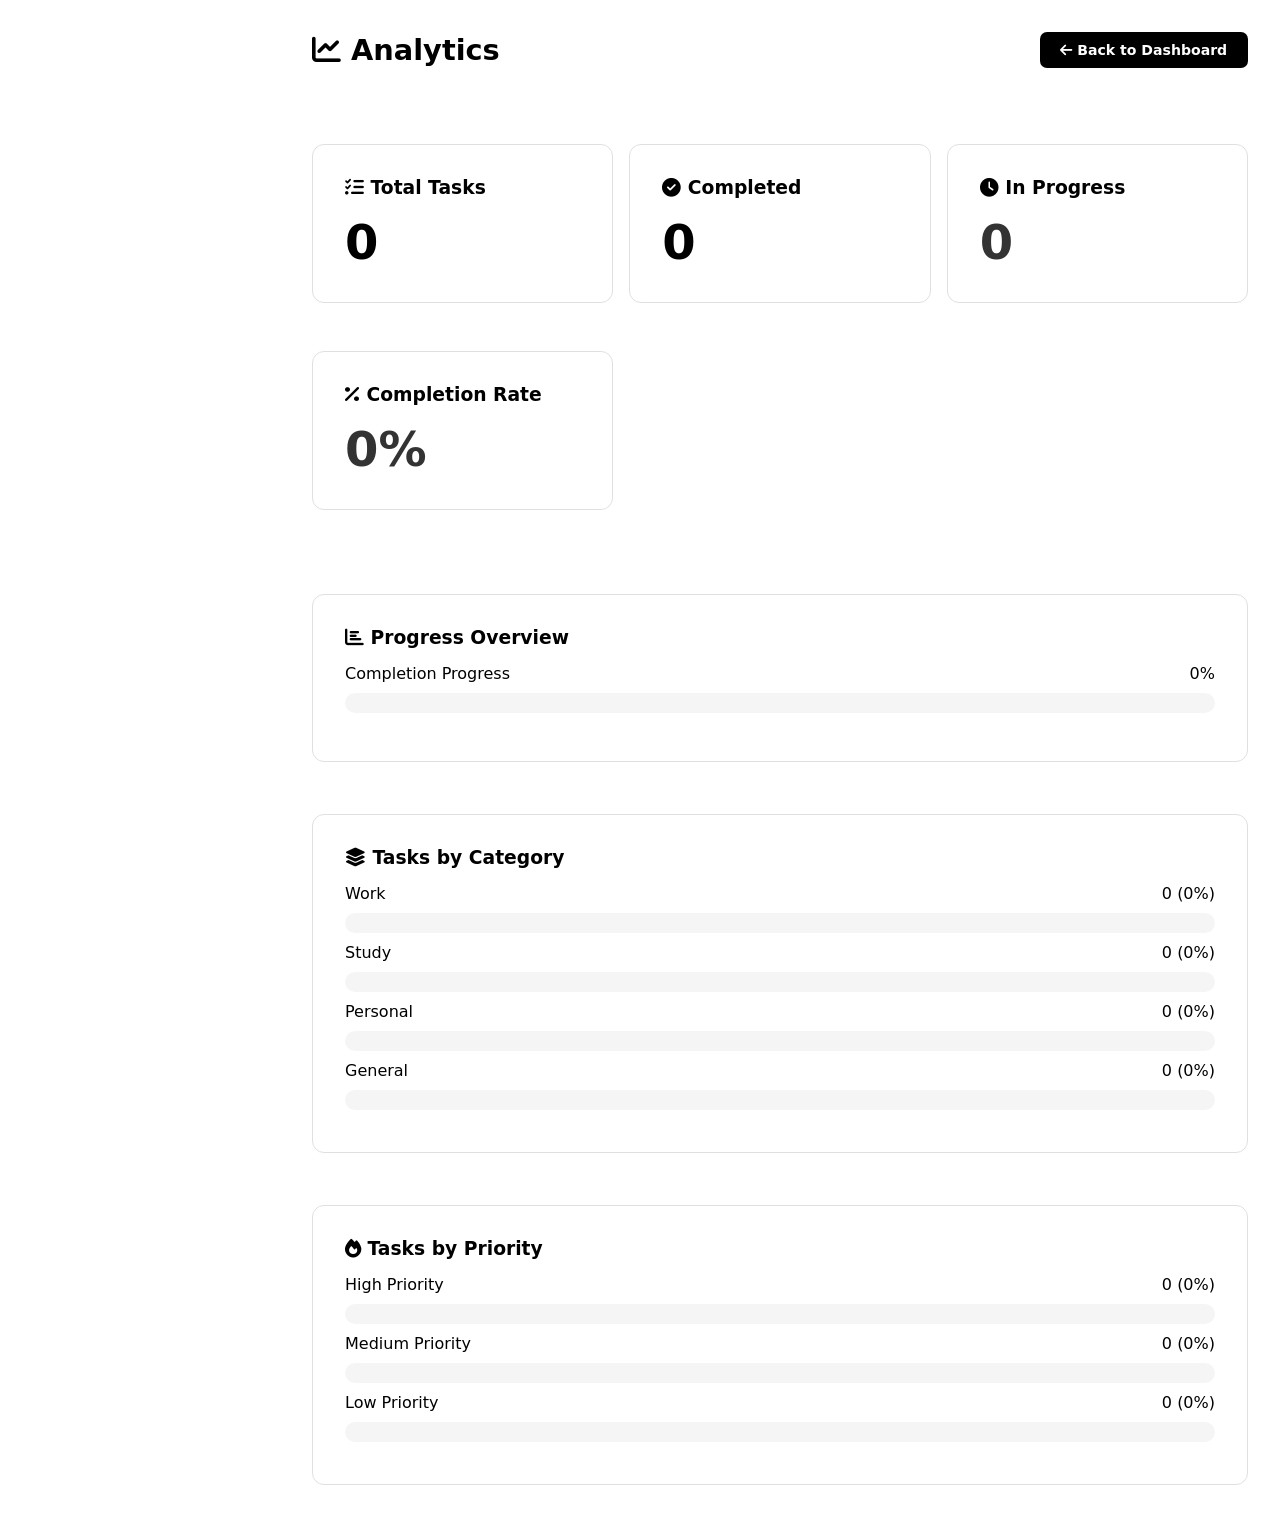
==== analytics.html @ 8f2401d7 "changes commited" ====
<!DOCTYPE html>
<html lang="en" data-theme="dark">
<head>
  <meta charset="UTF-8" />
  <meta name="viewport" content="width=device-width, initial-scale=1.0" />
  <title>Analytics - TaskMaster</title>
  <link rel="stylesheet" href="https://cdnjs.cloudflare.com/ajax/libs/font-awesome/6.4.0/css/all.min.css" />
  <link rel="stylesheet" href="style.css" />
  <style>
    .stat-box {
      background: var(--panel);
      border: 1px solid var(--border);
      border-radius: 12px;
      padding: 2rem;
      margin: 1rem 0;
    }
    .stat-box h3 {
      color: var(--accent);
      margin-bottom: 1rem;
    }
    .progress-bar {
      background: var(--bg-alt);
      height: 20px;
      border-radius: 10px;
      overflow: hidden;
      margin: 10px 0;
    }
    .progress-fill {
      background: linear-gradient(135deg, var(--accent), var(--accent2));
      height: 100%;
      transition: width 0.3s ease;
    }
    .analytics-grid {
      display: grid;
      grid-template-columns: repeat(auto-fit, minmax(250px, 1fr));
      gap: 1rem;
      margin: 2rem 0;
    }
  </style>
</head>
<body>
  <div class="app">
    <header class="app-header">
      <h2 class="page-title"><i class="fas fa-chart-line"></i> Analytics</h2>
      <button onclick="location.href='index.html'" class="btn-primary">
        <i class="fas fa-arrow-left"></i> Back to Dashboard
      </button>
    </header>

    <div class="analytics-grid" id="analytics">
      <div class="stat-box">
        <h3><i class="fas fa-tasks"></i> Total Tasks</h3>
        <div style="font-size: 3rem; font-weight: bold; color: var(--accent);" id="totalTasks">0</div>
      </div>
      
      <div class="stat-box">
        <h3><i class="fas fa-check-circle"></i> Completed</h3>
        <div style="font-size: 3rem; font-weight: bold; color: var(--success);" id="completedTasks">0</div>
      </div>
      
      <div class="stat-box">
        <h3><i class="fas fa-clock"></i> In Progress</h3>
        <div style="font-size: 3rem; font-weight: bold; color: var(--warn);" id="activeTasks">0</div>
      </div>
      
      <div class="stat-box">
        <h3><i class="fas fa-percentage"></i> Completion Rate</h3>
        <div style="font-size: 3rem; font-weight: bold; color: var(--accent2);" id="completionRate">0%</div>
      </div>
    </div>

    <div class="stat-box">
      <h3><i class="fas fa-chart-bar"></i> Progress Overview</h3>
      <div style="margin: 1rem 0;">
        <div style="display: flex; justify-content: space-between; margin-bottom: 5px;">
          <span>Completion Progress</span>
          <span id="progressText">0%</span>
        </div>
        <div class="progress-bar">
          <div class="progress-fill" id="progressBar" style="width: 0%"></div>
        </div>
      </div>
    </div>

    <div class="stat-box">
      <h3><i class="fas fa-layer-group"></i> Tasks by Category</h3>
      <div id="categoryStats"></div>
    </div>

    <div class="stat-box">
      <h3><i class="fas fa-fire"></i> Tasks by Priority</h3>
      <div id="priorityStats"></div>
    </div>
  </div>

  <script>
    console.log('ANALYTICS LOADED');
    
    // Load tasks
    var tasks = [];
    try {
      tasks = JSON.parse(localStorage.getItem('taskmaster_tasks') || '[]');
    } catch (e) {
      console.error('Error loading tasks:', e);
    }
    
    console.log('Loaded', tasks.length, 'tasks');
    
    // Calculate stats
    var total = tasks.length;
    var completed = tasks.filter(function(t) { return t.done; }).length;
    var active = total - completed;
    var completionRate = total > 0 ? Math.round((completed / total) * 100) : 0;
    
    // Update display
    document.getElementById('totalTasks').textContent = total;
    document.getElementById('completedTasks').textContent = completed;
    document.getElementById('activeTasks').textContent = active;
    document.getElementById('completionRate').textContent = completionRate + '%';
    document.getElementById('progressText').textContent = completionRate + '%';
    document.getElementById('progressBar').style.width = completionRate + '%';
    
    // Category stats
    var categories = {
      work: 0,
      study: 0,
      personal: 0,
      general: 0
    };
    
    tasks.forEach(function(task) {
      if (categories[task.category] !== undefined) {
        categories[task.category]++;
      }
    });
    
    var categoryHTML = '';
    for (var cat in categories) {
      var count = categories[cat];
      var percent = total > 0 ? Math.round((count / total) * 100) : 0;
      categoryHTML += '<div style="margin: 10px 0;">';
      categoryHTML += '<div style="display: flex; justify-content: space-between; margin-bottom: 5px;">';
      categoryHTML += '<span>' + cat.charAt(0).toUpperCase() + cat.slice(1) + '</span>';
      categoryHTML += '<span>' + count + ' (' + percent + '%)</span>';
      categoryHTML += '</div>';
      categoryHTML += '<div class="progress-bar"><div class="progress-fill" style="width: ' + percent + '%"></div></div>';
      categoryHTML += '</div>';
    }
    document.getElementById('categoryStats').innerHTML = categoryHTML || '<p style="color: var(--muted);">No category data available</p>';
    
    // Priority stats
    var priorities = {
      high: 0,
      medium: 0,
      low: 0
    };
    
    tasks.forEach(function(task) {
      if (priorities[task.priority] !== undefined) {
        priorities[task.priority]++;
      }
    });
    
    var priorityHTML = '';
    for (var pri in priorities) {
      var count = priorities[pri];
      var percent = total > 0 ? Math.round((count / total) * 100) : 0;
      priorityHTML += '<div style="margin: 10px 0;">';
      priorityHTML += '<div style="display: flex; justify-content: space-between; margin-bottom: 5px;">';
      priorityHTML += '<span>' + pri.charAt(0).toUpperCase() + pri.slice(1) + ' Priority</span>';
      priorityHTML += '<span>' + count + ' (' + percent + '%)</span>';
      priorityHTML += '</div>';
      priorityHTML += '<div class="progress-bar"><div class="progress-fill" style="width: ' + percent + '%"></div></div>';
      priorityHTML += '</div>';
    }
    document.getElementById('priorityStats').innerHTML = priorityHTML || '<p style="color: var(--muted);">No priority data available</p>';
    
    console.log('Analytics rendered!');
  </script>
</body>
</html>
---- style.css ----
/* ── Variables ───────────────────────────────────────────────────────────── */
:root {
  --bg:        #ffffff;
  --bg-alt:    #f5f5f5;
  --panel:     #ffffff;
  --panel2:    #fafafa;
  --border:    #e0e0e0;
  --text:      #000000;
  --muted:     #666666;
  --accent:    #000000;
  --accent2:   #333333;
  --purple:    #444444;
  --danger:    #000000;
  --warn:      #333333;
  --success:   #000000;
  --radius:    12px;
  --radius-sm: 7px;
  --shadow:    0 4px 12px rgba(0,0,0,0.1);
  --font:      'Segoe UI', system-ui, sans-serif;
  --ease:      0.2s ease;
}
[data-theme="light"] {
  --bg:      #ffffff;
  --bg-alt:  #f5f5f5;
  --panel:   #ffffff;
  --panel2:  #fafafa;
  --border:  #e0e0e0;
  --text:    #000000;
  --muted:   #666666;
  --accent:  #000000;
  --accent2: #333333;
  --shadow:  0 4px 12px rgba(0,0,0,0.1);
}

/* ── Reset ───────────────────────────────────────────────────────────────── */
*,*::before,*::after{box-sizing:border-box;margin:0;padding:0}
html{font-size:16px;scroll-behavior:smooth}
body{
  font-family:var(--font);background:var(--bg);color:var(--text);
  min-height:100vh;
  transition:background var(--ease),color var(--ease);
  display:flex;
  justify-content:center;
  overflow-x:hidden;
}
ul{list-style:none}
button,input,select,textarea{font-family:var(--font)}

/* ── Sidebar ─────────────────────────────────────────────────────────────── */
.sidebar{
  width:280px;
  background:var(--panel);
  border-right:1px solid var(--border);
  display:flex;
  flex-direction:column;
  position:fixed;
  top:0;
  left:0;
  height:100vh;
  z-index:100;
  transition:transform var(--ease);
  overflow-y:auto;
}

.sidebar-header{
  padding:1.5rem 1.25rem;
  border-bottom:1px solid var(--border);
  display:flex;
  align-items:center;
  justify-content:space-between;
}

.sidebar-brand{
  display:flex;
  align-items:center;
  gap:.75rem;
}

.brand-icon{
  font-size:1.5rem;
  color:#000000;
}

.sidebar-brand h1{
  font-size:1.4rem;
  font-weight:800;
  color:#000000;
}

.sidebar-toggle{
  display:none;
  background:none;
  border:none;
  color:var(--text);
  font-size:1.2rem;
  cursor:pointer;
  padding:.5rem;
}

.sidebar-nav{
  padding:1.5rem 0;
  display:flex;
  flex-direction:column;
  gap:.25rem;
}

.nav-item{
  display:flex;
  align-items:center;
  gap:.85rem;
  padding:.75rem 1.25rem;
  color:var(--muted);
  text-decoration:none;
  font-size:.92rem;
  font-weight:500;
  transition:all var(--ease);
  position:relative;
}

.nav-item i{
  font-size:1.1rem;
  width:20px;
  text-align:center;
}

.nav-item:hover{
  background:rgba(0,0,0,.05);
  color:var(--text);
}

.nav-item.active{
  color:var(--accent);
  background:rgba(0,0,0,.08);
}

.nav-item.active::before{
  content:'';
  position:absolute;
  left:0;
  top:0;
  bottom:0;
  width:3px;
  background:#000000;
  border-radius:0 3px 3px 0;
}

.sidebar-divider{
  height:1px;
  background:var(--border);
  margin:0 1.25rem;
}

.sidebar-categories{
  padding:1.5rem 0;
  display:flex;
  flex-direction:column;
  gap:.25rem;
}

.category-title{
  font-size:.7rem;
  font-weight:700;
  color:var(--muted);
  padding:0 1.25rem .75rem;
  letter-spacing:.08em;
}

.nav-item .badge{
  margin-left:auto;
  background:rgba(0,0,0,.12);
  color:var(--accent);
  font-size:.72rem;
  font-weight:700;
  padding:.15rem .5rem;
  border-radius:999px;
  min-width:24px;
  text-align:center;
}

.sidebar-footer{
  margin-top:auto;
  padding:1.25rem;
  border-top:1px solid var(--border);
}

.user-profile{
  display:flex;
  align-items:center;
  gap:.85rem;
  margin-bottom:1rem;
}

.user-avatar{
  width:42px;
  height:42px;
  border-radius:50%;
  background:#000000;
  display:flex;
  align-items:center;
  justify-content:center;
  color:#ffffff;
  font-size:1.1rem;
  flex-shrink:0;
}

.user-info{
  display:flex;
  flex-direction:column;
  gap:.15rem;
  overflow:hidden;
}

.user-name{
  font-size:.9rem;
  font-weight:600;
  color:var(--text);
  white-space:nowrap;
  overflow:hidden;
  text-overflow:ellipsis;
}

.user-role{
  font-size:.75rem;
  color:var(--muted);
}

.sidebar-actions{
  display:flex;
  gap:.5rem;
}

/* ── App shell ───────────────────────────────────────────────────────────── */
.app{
  flex:1;
  margin-left:280px;
  padding:2rem;
  display:flex;
  flex-direction:column;
  gap:1.25rem;
  max-width:1200px;
  width:100%;
  transition:margin-left var(--ease);
  margin-right:auto;
}

/* ── Header ──────────────────────────────────────────────────────────────── */
.app-header{
  display:flex;
  align-items:center;
  justify-content:space-between;
  margin-bottom:.5rem;
}

.header-left{
  display:flex;
  align-items:center;
  gap:1rem;
}

.mobile-menu-btn{
  display:none;
  background:none;
  border:none;
  color:var(--text);
  font-size:1.3rem;
  cursor:pointer;
  padding:.5rem;
}

.page-title{
  font-size:1.8rem;
  font-weight:800;
  color:var(--text);
}

.header-right{
  display:flex;
  align-items:center;
  gap:1rem;
}

.search-header{
  position:relative;
  display:flex;
  align-items:center;
}

.search-header i{
  position:absolute;
  left:.85rem;
  color:var(--muted);
  font-size:.9rem;
  pointer-events:none;
}

.search-header input{
  padding-left:2.5rem;
  width:300px;
}

/* ── Icon button ─────────────────────────────────────────────────────────── */
.icon-btn{
  background:var(--panel);border:1px solid var(--border);color:var(--text);
  width:38px;height:38px;border-radius:50%;font-size:1rem;cursor:pointer;
  display:flex;align-items:center;justify-content:center;
  transition:transform var(--ease),background var(--ease);
}
.icon-btn:hover{transform:rotate(15deg)}
.icon-btn:focus-visible{outline:2px solid var(--accent)}

/* ── Stats ───────────────────────────────────────────────────────────────── */
.stats-grid{
  display:grid;grid-template-columns:repeat(3,1fr);gap:.75rem;
}
.stat-card{
  background:var(--panel);border:1px solid var(--border);border-radius:var(--radius);
  padding:1rem;display:flex;flex-direction:column;align-items:center;gap:.2rem;
  transition:border-color var(--ease),transform var(--ease);
}
.stat-card:hover{transform:translateY(-2px);border-color:rgba(0,240,160,.25)}
.stat-val{
  font-size:2rem;font-weight:900;line-height:1;
  color:#000000;
}
.stat-card.accent-active .stat-val{color:#333333}
.stat-card.accent-done   .stat-val{color:#000000}
.stat-lbl{font-size:.72rem;color:var(--muted);text-transform:uppercase;letter-spacing:.07em;font-weight:600}

/* ── Form ────────────────────────────────────────────────────────────────── */
.task-form{
  background:var(--panel);border:1px solid var(--border);
  border-radius:var(--radius);padding:1.25rem;
}
.form-body{display:flex;flex-direction:column;gap:.75rem}
.form-row{display:flex;gap:.6rem;flex-wrap:wrap}

input[type="text"],input[type="search"],input[type="date"],textarea,select{
  background:var(--bg-alt);border:1.5px solid var(--border);border-radius:var(--radius-sm);
  color:var(--text);padding:.6rem .9rem;font-size:.9rem;width:100%;
  transition:border-color var(--ease),box-shadow var(--ease);
}
input:focus,textarea:focus,select:focus{
  outline:none;border-color:var(--accent);
  box-shadow:0 0 0 3px rgba(0,240,160,.1);
}
input::placeholder,textarea::placeholder{color:var(--muted);opacity:.6}
textarea{resize:vertical;min-height:56px}
select{cursor:pointer}

/* ── Buttons ─────────────────────────────────────────────────────────────── */
.btn-primary{
  background:#000000;
  color:#ffffff;border:none;border-radius:var(--radius-sm);
  padding:.62rem 1.3rem;font-weight:700;font-size:.88rem;
  cursor:pointer;white-space:nowrap;
  transition:opacity var(--ease),transform var(--ease);
}
.btn-primary:hover{opacity:.85;transform:translateY(-1px)}
.btn-primary:focus-visible{outline:2px solid var(--accent2)}

.btn-outline{
  background:transparent;border:1.5px solid var(--border);
  color:var(--text);border-radius:var(--radius-sm);
  padding:.58rem 1.2rem;font-weight:600;font-size:.88rem;cursor:pointer;
  transition:border-color var(--ease);
}
.btn-outline:hover{border-color:var(--accent);color:var(--accent)}

.btn-danger-sm{
  background:rgba(0,0,0,.1);
  border:1px solid rgba(0,0,0,.2);
  color:#000000;
  border-radius:var(--radius-sm);
  padding:.55rem 1rem;
  font-size:.85rem;
  font-weight:600;
  cursor:pointer;
  transition:background var(--ease);
  white-space:nowrap;
  display:flex;
  align-items:center;
  gap:.5rem;
}

.btn-danger-sm i{
  font-size:.9rem;
}

.btn-danger-sm:hover{
  background:rgba(0,0,0,.2);
}

.btn-danger-sm:focus-visible{
  outline:2px solid #000000;
}

/* ── Toolbar ─────────────────────────────────────────────────────────────── */
.toolbar{
  display:flex;
  flex-wrap:wrap;
  gap:.75rem;
  align-items:center;
  background:var(--panel);
  padding:1rem 1.25rem;
  border-radius:var(--radius);
  border:1px solid var(--border);
}

.filter-group{
  display:flex;
  gap:.4rem;
  flex:1;
}

.filter-btn{
  background:var(--bg-alt);
  border:1px solid var(--border);
  color:var(--muted);
  border-radius:var(--radius-sm);
  padding:.55rem 1rem;
  font-size:.85rem;
  font-weight:600;
  cursor:pointer;
  transition:all var(--ease);
  display:flex;
  align-items:center;
  gap:.5rem;
}

.filter-btn i{
  font-size:.95rem;
}

.filter-btn:hover,.filter-btn.active{
  background:rgba(0,0,0,.1);
  border-color:var(--accent);
  color:var(--accent);
}

.filter-btn:focus-visible{
  outline:2px solid var(--accent);
}

.sort-wrap{
  position:relative;
  display:flex;
  align-items:center;
  gap:.5rem;
}

.sort-wrap i{
  color:var(--muted);
  font-size:.9rem;
}

.sort-wrap select{
  width:auto;
  padding:.55rem .85rem;
  font-size:.85rem;
}

/* ── Task list ───────────────────────────────────────────────────────────── */
.task-list{display:flex;flex-direction:column;gap:.6rem}

/* ── Task item ───────────────────────────────────────────────────────────── */
.task-item{
  display:grid;grid-template-columns:auto 1fr auto;
  align-items:start;gap:.85rem;
  background:var(--panel);border:1px solid var(--border);
  border-radius:var(--radius);padding:1rem 1.1rem;
  transition:transform var(--ease),box-shadow var(--ease),border-color var(--ease),opacity .3s;
  animation:slideIn .22s ease;
  position:relative;overflow:hidden;
}
@keyframes slideIn{from{opacity:0;transform:translateY(-6px)}to{opacity:1;transform:none}}

.task-item::before{
  content:'';position:absolute;left:0;top:0;bottom:0;width:3px;
  border-radius:0 3px 3px 0;
}
.task-item[data-priority="high"]::before  {background:#000000}
.task-item[data-priority="medium"]::before{background:#333333}
.task-item[data-priority="low"]::before   {background:#666666}

.task-item:hover{
  transform:translateX(3px);box-shadow:var(--shadow);
  border-color:rgba(0,0,0,.18);
}
.task-item.done{opacity:.5}
.task-item.done .task-title{text-decoration:line-through;color:var(--muted)}

/* Checkbox */
.task-check{
  width:20px;height:20px;margin-top:.15rem;
  border:2px solid var(--border);border-radius:5px;
  appearance:none;-webkit-appearance:none;
  background:var(--bg-alt);cursor:pointer;flex-shrink:0;
  position:relative;transition:background var(--ease),border-color var(--ease);
}
.task-check:checked{
  background:#000000;
  border-color:#000000;
}
.task-check:checked::after{
  content:'✓';position:absolute;top:50%;left:50%;
  transform:translate(-50%,-50%);
  color:#ffffff;font-size:.65rem;font-weight:900;
}
.task-check:focus-visible{outline:2px solid var(--accent);outline-offset:2px}

/* Task body */
.task-body{display:flex;flex-direction:column;gap:.35rem;min-width:0}
.task-title{font-size:.95rem;font-weight:600;word-break:break-word;line-height:1.4}
.task-note{font-size:.82rem;color:var(--muted);line-height:1.5;word-break:break-word}
.task-chips{display:flex;flex-wrap:wrap;gap:.35rem;align-items:center}

.chip{
  font-size:.68rem;font-weight:700;padding:.15rem .55rem;
  border-radius:999px;text-transform:uppercase;letter-spacing:.04em;
}
.chip-priority-high  {background:rgba(0,0,0,.12);color:#000000}
.chip-priority-medium{background:rgba(0,0,0,.08);color:#333333}
.chip-priority-low   {background:rgba(0,0,0,.05);color:#000000}
.chip-cat{background:rgba(0,0,0,.1);color:#333333}
.chip-due{background:rgba(0,0,0,.08);color:#000000;font-weight:500}
.chip-due.overdue{background:rgba(0,0,0,.12);color:#000000}

/* Actions */
.task-actions{display:flex;gap:.3rem;flex-shrink:0}
.act-btn{
  background:none;border:none;cursor:pointer;
  width:30px;height:30px;border-radius:var(--radius-sm);
  font-size:.9rem;display:flex;align-items:center;justify-content:center;
  opacity:0;transition:opacity var(--ease),background var(--ease);
}
.task-item:hover .act-btn,.act-btn:focus-visible{opacity:1}
.act-btn:focus-visible{outline:2px solid var(--accent);opacity:1}
.act-btn.edit:hover  {background:rgba(0,0,0,.1);color:var(--accent)}
.act-btn.delete:hover{background:rgba(0,0,0,.1); color:#000000}

/* ── Empty state ─────────────────────────────────────────────────────────── */
.empty{
  display:flex;
  flex-direction:column;
  align-items:center;
  gap:.85rem;
  padding:4rem 1rem;
  color:var(--muted);
  background:var(--panel);
  border-radius:var(--radius);
  border:2px dashed var(--border);
}

.empty[hidden]{
  display:none;
}

.empty-icon{
  width:80px;
  height:80px;
  border-radius:50%;
  background:rgba(0,0,0,.08);
  display:flex;
  align-items:center;
  justify-content:center;
  margin-bottom:.5rem;
}

.empty-icon i{
  font-size:2.5rem;
  color:#000000;
  opacity:.6;
}

.empty-title{
  font-size:1.1rem;
  font-weight:700;
  color:var(--text);
}

.empty-subtitle{
  font-size:.88rem;
  color:var(--muted);
}

/* ── Modal ───────────────────────────────────────────────────────────────── */
.modal-backdrop{
  position:fixed;inset:0;background:rgba(0,0,0,.6);
  backdrop-filter:blur(4px);z-index:200;
  display:flex;align-items:center;justify-content:center;padding:1rem;
}
.modal-backdrop[hidden]{display:none}
.modal{
  background:var(--panel);border:1px solid var(--border);
  border-radius:var(--radius);padding:1.75rem;width:100%;max-width:480px;
  box-shadow:var(--shadow);animation:modalIn .2s ease;
}
@keyframes modalIn{from{opacity:0;transform:scale(.96)}to{opacity:1;transform:none}}
.modal-header{
  display:flex;align-items:center;justify-content:space-between;
  margin-bottom:1.25rem;
}
.modal-header h2{font-size:1.1rem;font-weight:700}
.form-group{display:flex;flex-direction:column;gap:.35rem;margin-bottom:1rem}
label{font-size:.78rem;font-weight:600;color:var(--muted);text-transform:uppercase;letter-spacing:.05em}
.modal-footer{
  display:flex;justify-content:flex-end;gap:.6rem;
  padding-top:1rem;border-top:1px solid var(--border);margin-top:.5rem;
}

/* ── Responsive ──────────────────────────────────────────────────────────── */
@media(max-width:1024px){
  .sidebar{
    transform:translateX(-100%);
  }
  
  .sidebar.active{
    transform:translateX(0);
  }
  
  .app{
    margin-left:0;
  }
  
  .mobile-menu-btn{
    display:block;
  }
  
  .search-header input{
    width:200px;
  }
}

@media(max-width:768px){
  .app{
    padding:1.5rem 1rem;
  }
  
  .page-title{
    font-size:1.4rem;
  }
  
  .search-header{
    display:none;
  }
  
  .stats-grid{
    grid-template-columns:repeat(3,1fr);
    gap:.6rem;
  }
  
  .stat-val{
    font-size:1.6rem;
  }
}

@media(max-width:560px){
  .app{
    padding:1rem .75rem;
  }
  
  .form-row{
    flex-direction:column;
  }
  
  .toolbar{
    flex-direction:column;
    align-items:stretch;
    padding:.85rem;
  }
  
  .filter-group{
    justify-content:space-between;
  }
  
  .filter-btn span{
    display:none;
  }
  
  .btn-danger-sm span{
    display:none;
  }
  
  .task-item{
    grid-template-columns:auto 1fr auto;
    gap:.6rem;
    padding:.85rem .9rem;
  }
  
  .act-btn{
    opacity:1;
  }
  
  .stats-grid{
    grid-template-columns:repeat(3,1fr);
    gap:.5rem;
  }
  
  .stat-val{
    font-size:1.5rem;
  }
  
  .sidebar{
    width:260px;
  }
}
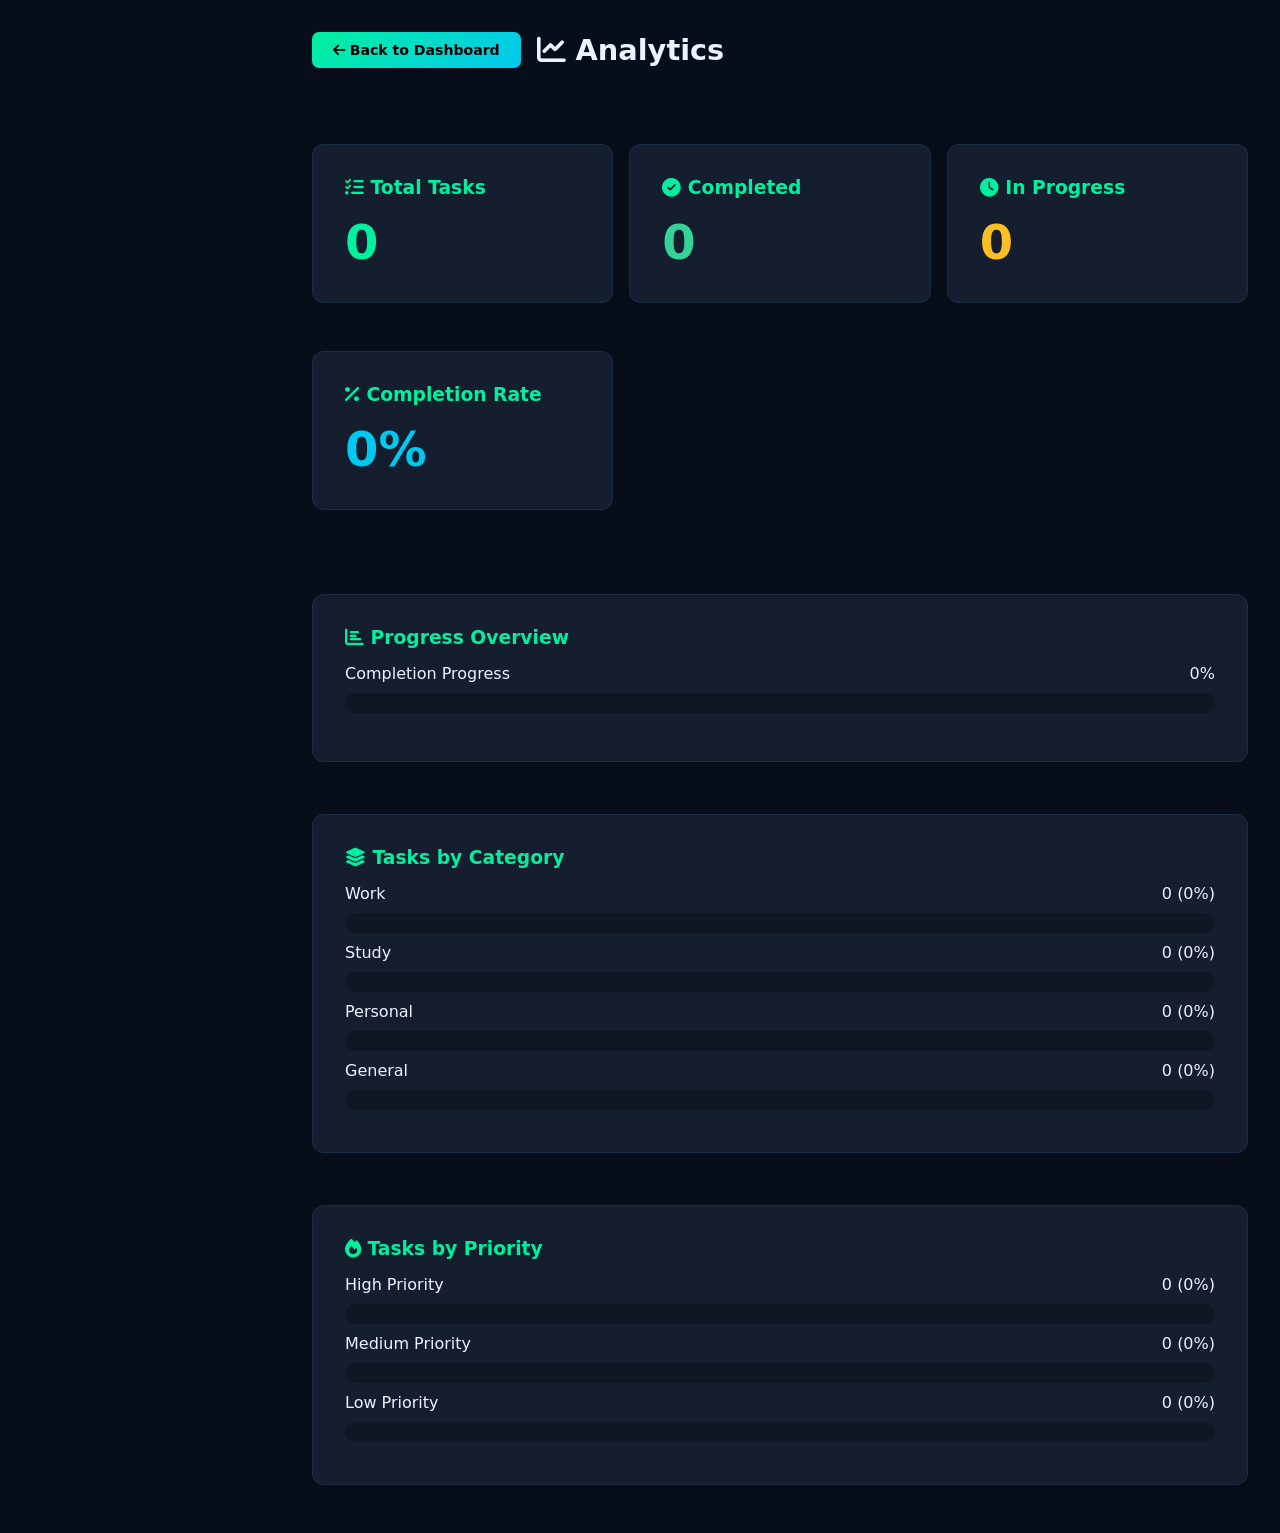
==== commit 76a44df7: "commit changes" ====
--- a/analytics.html
+++ b/analytics.html
@@ -41,10 +41,12 @@
 <body>
   <div class="app">
     <header class="app-header">
-      <h2 class="page-title"><i class="fas fa-chart-line"></i> Analytics</h2>
-      <button onclick="location.href='index.html'" class="btn-primary">
-        <i class="fas fa-arrow-left"></i> Back to Dashboard
-      </button>
+      <div style="display: flex; align-items: center; gap: 1rem;">
+        <button onclick="location.href='index.html'" class="btn-primary">
+          <i class="fas fa-arrow-left"></i> Back to Dashboard
+        </button>
+        <h2 class="page-title"><i class="fas fa-chart-line"></i> Analytics</h2>
+      </div>
     </header>
 
     <div class="analytics-grid" id="analytics">
--- a/style.css
+++ b/style.css
@@ -31,6 +31,22 @@
   --accent2: #333333;
   --shadow:  0 4px 12px rgba(0,0,0,0.1);
 }
+[data-theme="dark"] {
+  --bg:        #080d1a;
+  --bg-alt:    #0f1624;
+  --panel:     #141e2e;
+  --panel2:    #1a2640;
+  --border:    rgba(100,180,255,0.1);
+  --text:      #eef2ff;
+  --muted:     #7a8ba0;
+  --accent:    #00f0a0;
+  --accent2:   #00c8f0;
+  --purple:    #a78bfa;
+  --danger:    #ff6060;
+  --warn:      #fbbf24;
+  --success:   #34d399;
+  --shadow:    0 10px 40px rgba(0,0,0,0.5);
+}
 
 /* ── Reset ───────────────────────────────────────────────────────────────── */
 *,*::before,*::after{box-sizing:border-box;margin:0;padding:0}
@@ -81,10 +97,24 @@
   color:#000000;
 }
 
+[data-theme="dark"] .brand-icon{
+  background:linear-gradient(135deg,var(--accent),var(--accent2));
+  -webkit-background-clip:text;
+  -webkit-text-fill-color:transparent;
+  background-clip:text;
+}
+
 .sidebar-brand h1{
   font-size:1.4rem;
   font-weight:800;
   color:#000000;
+}
+
+[data-theme="dark"] .sidebar-brand h1{
+  background:linear-gradient(135deg,var(--accent),var(--accent2));
+  -webkit-background-clip:text;
+  -webkit-text-fill-color:transparent;
+  background-clip:text;
 }
 
 .sidebar-toggle{
@@ -142,6 +172,10 @@
   width:3px;
   background:#000000;
   border-radius:0 3px 3px 0;
+}
+
+[data-theme="dark"] .nav-item.active::before{
+  background:linear-gradient(135deg,var(--accent),var(--accent2));
 }
 
 .sidebar-divider{
@@ -203,6 +237,11 @@
   flex-shrink:0;
 }
 
+[data-theme="dark"] .user-avatar{
+  background:linear-gradient(135deg,var(--accent),var(--accent2));
+  color:#000;
+}
+
 .user-info{
   display:flex;
   flex-direction:column;
@@ -286,16 +325,24 @@
 }
 
 .search-header i{
-  position:absolute;
-  left:.85rem;
+  position:absolute !important;
+  left:14px !important;
+  top:50% !important;
+  transform:translateY(-50%) !important;
   color:var(--muted);
   font-size:.9rem;
   pointer-events:none;
+  z-index:1;
+  width:20px;
+  text-align:center;
 }
 
 .search-header input{
-  padding-left:2.5rem;
+  padding-left:50px !important;
+  padding-right:0.9rem;
   width:300px;
+  text-align:left;
+  box-sizing:border-box;
 }
 
 /* ── Icon button ─────────────────────────────────────────────────────────── */
@@ -325,6 +372,13 @@
 .stat-card.accent-active .stat-val{color:#333333}
 .stat-card.accent-done   .stat-val{color:#000000}
 .stat-lbl{font-size:.72rem;color:var(--muted);text-transform:uppercase;letter-spacing:.07em;font-weight:600}
+
+[data-theme="dark"] .stat-val{
+  background:linear-gradient(135deg,var(--accent),var(--accent2));
+  -webkit-background-clip:text;-webkit-text-fill-color:transparent;background-clip:text;
+}
+[data-theme="dark"] .stat-card.accent-active .stat-val{background:linear-gradient(135deg,var(--accent2),var(--purple));-webkit-background-clip:text;background-clip:text;-webkit-text-fill-color:transparent}
+[data-theme="dark"] .stat-card.accent-done .stat-val{background:linear-gradient(135deg,var(--success),var(--accent));-webkit-background-clip:text;background-clip:text;-webkit-text-fill-color:transparent}
 
 /* ── Form ────────────────────────────────────────────────────────────────── */
 .task-form{
@@ -357,6 +411,11 @@
 }
 .btn-primary:hover{opacity:.85;transform:translateY(-1px)}
 .btn-primary:focus-visible{outline:2px solid var(--accent2)}
+
+[data-theme="dark"] .btn-primary{
+  background:linear-gradient(135deg,var(--accent),var(--accent2));
+  color:#000;
+}
 
 .btn-outline{
   background:transparent;border:1.5px solid var(--border);
@@ -506,6 +565,14 @@
   transform:translate(-50%,-50%);
   color:#ffffff;font-size:.65rem;font-weight:900;
 }
+
+[data-theme="dark"] .task-check:checked{
+  background:linear-gradient(135deg,var(--accent),var(--accent2));
+  border-color:var(--accent);
+}
+[data-theme="dark"] .task-check:checked::after{
+  color:#000;
+}
 .task-check:focus-visible{outline:2px solid var(--accent);outline-offset:2px}
 
 /* Task body */
